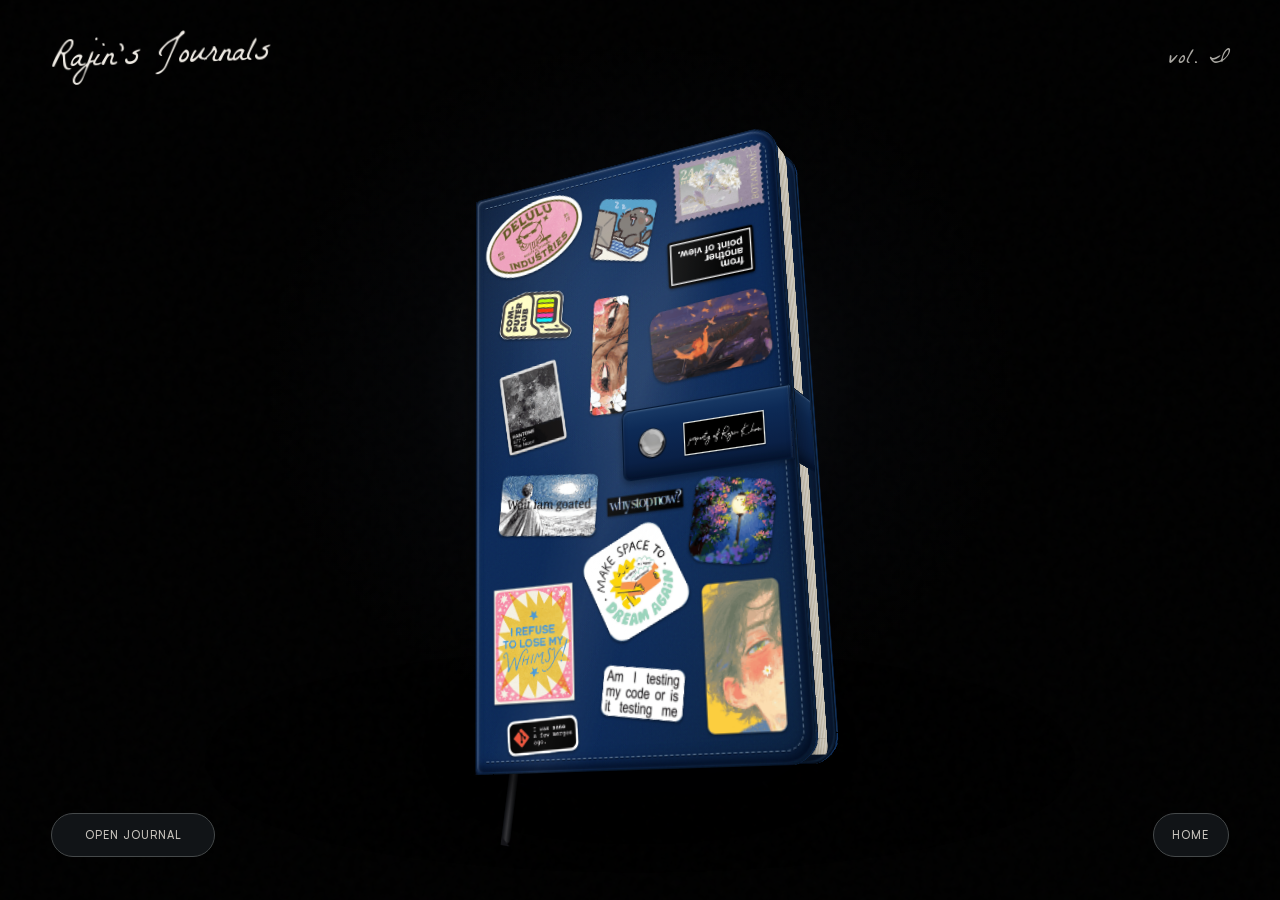
==== index.html @ 9b104f29 "initial commit" ====
<!doctype html>
<html lang="en">
  <head>
    <meta charset="utf-8" />
    <meta name="viewport" content="width=device-width, initial-scale=1" />
    <meta name="theme-color" content="#000000" />
    <meta name="description" content="An interactive 3D study of a stitched leather journal." />
    <title>Rajin's Journals — vol. I</title>
    <link rel="stylesheet" href="./styles.css?v=23" />
  </head>
  <body>
    <div class="site-shell">
      <header class="masthead"><span class="masthead-title">Rajin's Journals</span><span class="volume">vol. I</span></header>

      <main class="main-content">
        <section class="viewer" aria-label="Interactive three-dimensional journal">
          <div class="ambient ambient-one" aria-hidden="true"></div>
          <div class="ambient ambient-two" aria-hidden="true"></div>
          <div class="scene" id="scene">
            <div class="book-shadow" aria-hidden="true"></div>
            <div class="book-motion" id="bookMotion">
              <div class="book" id="book">
                <div class="back-cover cover" aria-hidden="true">
                  <span class="cover-edge edge-free"></span>
                  <span class="cover-edge edge-top"></span>
                  <span class="cover-edge edge-bottom"></span>
                  <div class="cover-face outside"><span class="stitches"></span></div>
                  <div class="cover-face inside"><span class="stitches"></span></div>
                </div>
                <div class="spine" aria-hidden="true"></div>
                <div class="paper-block" aria-hidden="true"><span class="paper-block-top"></span><span class="paper-block-bottom"></span></div>
                <div class="last-page paper-face" id="lastPage" aria-hidden="true"></div>
                <div class="ribbon" aria-hidden="true"></div>
                <div class="sheets" id="sheets"></div>
                <div class="binding-seam" aria-hidden="true"></div>
                <button class="front-cover cover" id="coverButton" type="button" aria-label="Open journal">
                  <span class="cover-edge edge-free"></span>
                  <span class="cover-edge edge-top"></span>
                  <span class="cover-edge edge-bottom"></span>
                  <span class="cover-face outside"><span class="stitches"></span><span class="sticker-layer" id="stickerLayer" aria-hidden="true"></span><span class="cover-sheen"></span></span>
                  <span class="cover-face inside"><span class="stitches"></span></span>
                </button>
                <div class="strap" aria-hidden="true">
                  <div class="strap-anchor"></div>
                  <div class="strap-wrap">
                    <div class="strap-flap"><span class="snap"></span><span class="strap-sticker"></span></div>
                  </div>
                </div>
              </div>
            </div>
          </div>
        </section>
      </main>
      <footer class="site-footer">
        <button class="toggle-button" id="toggleButton" type="button" aria-controls="book" aria-expanded="false" aria-label="Open journal" data-phase="closed">
          <span class="toggle-label" data-label="closed" aria-hidden="true">Open journal</span>
          <span class="toggle-label" data-label="opening" aria-hidden="true">Opening…</span>
          <span class="toggle-label" data-label="open" aria-hidden="true">Close journal</span>
          <span class="toggle-label" data-label="closing" aria-hidden="true">Closing…</span>
        </button>
        <a class="portfolio-link" href="https://rajinkhan.com">home</a>
      </footer>
    </div>
    <dialog class="viewport-notice" id="viewportNotice" aria-labelledby="viewportNoticeTitle" aria-describedby="viewportNoticeText">
      <h2 id="viewportNoticeTitle">Best on a larger screen</h2>
      <p id="viewportNoticeText">The journal is easier to open and read on a laptop, desktop, or iPad. You can still explore it here.</p>
      <form method="dialog"><button type="submit">View journal here</button></form>
    </dialog>
    <script src="./script.js?v=23" defer></script>
  </body>
</html>
---- styles.css ----
@font-face {
  font-family: Satoshi;
  src: url("./assets/fonts/satoshi-400.woff2") format("woff2");
  font-style: normal;
  font-weight: 400;
  font-display: swap;
}
@font-face {
  font-family: Satoshi;
  src: url("./assets/fonts/satoshi-500.woff2") format("woff2");
  font-style: normal;
  font-weight: 500;
  font-display: swap;
}
@font-face {
  font-family: "La Belle Aurore";
  src: url("./assets/fonts/la-belle-aurore-latin.woff2") format("woff2");
  font-style: normal;
  font-weight: 400;
  font-display: swap;
}
:root {
  color-scheme: dark;
  --surface: #000;
  --navy: #071d43;
  --w: 310px;
  --h: 542.5px;
  font-family: Satoshi, "Avenir Next", sans-serif;
}
* { box-sizing: border-box; }
html, body { width: 100%; height: 100%; margin: 0; overflow: hidden; }
body { background: var(--surface); }
button { font: inherit; }
.site-shell {
  position: relative;
  width: 100%;
  height: 100svh;
  overflow: hidden;
  background: #000;
}
.site-shell::before {
  content: "";
  position: absolute;
  inset: 0;
  pointer-events: none;
  opacity: .075;
  background-image: url("data:image/svg+xml,%3Csvg viewBox='0 0 180 180' xmlns='http://www.w3.org/2000/svg'%3E%3Cfilter id='n'%3E%3CfeTurbulence type='fractalNoise' baseFrequency='.6' numOctaves='3' stitchTiles='stitch'/%3E%3C/filter%3E%3Crect width='100%25' height='100%25' filter='url(%23n)' opacity='.24'/%3E%3C/svg%3E");
}
.masthead {
  position: absolute;
  z-index: 80;
  top: clamp(24px, 3.6vw, 40px);
  left: clamp(22px, 4vw, 52px);
  right: clamp(22px, 4vw, 52px);
  display: flex;
  justify-content: space-between;
  align-items: baseline;
  color: #eeeae3;
}
.masthead-title {
  display: inline-block;
  font-family: "La Belle Aurore", "Bradley Hand", cursive;
  font-size: clamp(27px, 2.9vw, 35px);
  font-weight: 400;
  line-height: 1;
  letter-spacing: -.025em;
  transform: rotate(-2deg);
  white-space: nowrap;
}
.volume {
  color: #aaa8a2;
  font-family: "La Belle Aurore", "Bradley Hand", cursive;
  font-size: 23px;
  font-weight: 400;
  letter-spacing: 0;
  line-height: 1;
  white-space: nowrap;
}
.main-content, .viewer, .scene { position: absolute; inset: 0; }
.viewer { isolation: isolate; }
.ambient { position: absolute; border-radius: 50%; pointer-events: none; }
.ambient-one { width: 58%; height: 75%; left: 21%; top: 5%; background: radial-gradient(ellipse, #657b9a29, #34415f0c 42%, transparent 72%); }
.ambient-two { width: 66%; height: 19%; left: 17%; bottom: 6%; background: radial-gradient(ellipse, #00000091, transparent 71%); filter: blur(17px); }
.scene {
  perspective: 1100px;
  perspective-origin: 50% 48%;
  touch-action: none;
  --scale: 1;
  --offset: -155px;
}
.book-motion {
  position: absolute;
  width: var(--w);
  height: var(--h);
  left: calc(50% + var(--offset));
  top: 50%;
  transform-origin: 0 50%;
  transform: translateY(-50%) scale(var(--scale));
  transform-style: preserve-3d;
  transition: transform 1050ms cubic-bezier(.2,.75,.2,1), left 1050ms cubic-bezier(.2,.75,.2,1);
}
.book {
  position: absolute;
  inset: 0;
  width: var(--w);
  height: var(--h);
  transform-origin: 50% 50%;
  transform: translateY(var(--float, 0px)) rotateX(var(--pitch, 13deg)) rotateY(var(--yaw, -27deg)) rotateZ(var(--roll, -2.5deg));
  transform-style: preserve-3d;
  will-change: transform;
}
.scene.is-settling .book { transition: transform var(--settle-duration, 800ms) cubic-bezier(.18,.75,.18,1); }
.scene.is-open .book { transition: transform 1050ms cubic-bezier(.18,.75,.18,1); transform: translateY(0) rotateX(0deg) rotateY(0deg) rotateZ(0deg); }
.scene:not(.is-open) .book-motion { cursor: grab; }
.scene.is-dragging .book-motion { cursor: grabbing; }
.book-shadow {
  position: absolute;
  left: 50%;
  top: 78%;
  width: min(370px, 70%);
  height: 95px;
  border-radius: 50%;
  transform: translateX(-50%);
  background: radial-gradient(ellipse, #000000c7, #03050a75 49%, transparent 76%);
  filter: blur(26px);
  opacity: .78;
  transition: width 1050ms, opacity 500ms, transform 500ms cubic-bezier(.16,1,.3,1);
}
.scene.is-open .book-shadow { width: min(720px, 87%); opacity: .64; }
.scene.is-hovered .book-shadow { opacity: .55; transform: translateX(-50%) scale(1.12); }

.cover {
  position: absolute;
  inset: 0;
  display: block;
  padding: 0;
  border: 0;
  background: none;
  transform-style: preserve-3d;
  transform-origin: left center;
}
.cover-face {
  position: absolute;
  inset: 0;
  display: block;
  backface-visibility: hidden;
  -webkit-backface-visibility: hidden;
  border-radius: 5px 23px 23px 5px;
  background-color: var(--navy);
  background-image: radial-gradient(ellipse 82% 62% at 21% 15%, #738fac2b, transparent 66%), radial-gradient(ellipse 80% 64% at 89% 81%, #31578731, transparent 70%), linear-gradient(117deg, #061632, #0d2a59 30%, #0c2856 65%, #051833);
  box-shadow: inset 0 0 0 1px #06152a, inset 2px 2px 7px #9bb6d323, inset -5px -5px 14px #0109167a, 0 18px 28px #0008;
}
.cover-face::before {
  content: "";
  position: absolute;
  inset: 0;
  border-radius: inherit;
  pointer-events: none;
  opacity: .14;
  mix-blend-mode: soft-light;
  background-image: url("data:image/svg+xml,%3Csvg xmlns='http://www.w3.org/2000/svg' width='180' height='180'%3E%3Cfilter id='g'%3E%3CfeTurbulence type='fractalNoise' baseFrequency='.52' numOctaves='3' stitchTiles='stitch'/%3E%3C/filter%3E%3Crect width='100%25' height='100%25' filter='url(%23g)'/%3E%3C/svg%3E");
}
.cover-face::after {
  content: "";
  position: absolute;
  inset: 2px;
  border-radius: inherit;
  pointer-events: none;
  box-shadow: inset 1px 1px 2px #bed4ed5c, inset -3px -3px 6px #020a1eaa;
}
.cover-face.inside {
  transform: rotateY(180deg) translateZ(3px);
  background-image: radial-gradient(ellipse at 30% 15%, #45648b29, transparent 60%), linear-gradient(105deg, #071934, #0b2856 52%, #061934);
  box-shadow: inset 0 0 0 1px #031126, inset 0 0 25px #9eb8d322;
}
.cover-edge {
  position: absolute;
  display: block;
  pointer-events: none;
  background: linear-gradient(90deg, #020b19, #153b6b 35%, #071b3b 78%, #010914);
  box-shadow: inset 0 0 2px #a9c4e64b;
  backface-visibility: visible;
}
.edge-free {
  right: -3px;
  top: 24px;
  bottom: 24px;
  width: 6px;
  border-radius: 2px;
  transform: rotateY(90deg);
}
.edge-top,
.edge-bottom {
  left: 5px;
  right: 23px;
  height: 6px;
  background: linear-gradient(90deg, #061630, #173b68 42%, #0a234d 90%);
}
.edge-top {
  top: 0;
  transform-origin: center top;
  transform: translateZ(-3px) rotateX(90deg);
}
.edge-bottom {
  bottom: 0;
  transform-origin: center bottom;
  transform: translateZ(-3px) rotateX(-90deg);
}
.edge-curve {
  height: 6px;
  transform-origin: center center;
  background: linear-gradient(#0b2b56, #133b70 50%, #061630);
  box-shadow: none;
}
.front-cover .outside { transform: translateZ(3px); }
.back-cover .outside {
  transform: rotateY(180deg) translateZ(3px);
  border-radius: 23px 5px 5px 23px;
}
.back-cover .inside { transform: translateZ(3px); }
.front-cover .inside { transform: rotateY(180deg) translateZ(3px); }
.cover-face.outside .cover-sheen { opacity: .68; }
.stitches {
  position: absolute;
  inset: 10px 9px 10px 11px;
  border: 1px dashed #91abc1;
  border-left: 0;
  border-radius: 0 16px 16px 0;
  opacity: .57;
  filter: drop-shadow(0 1px .5px #000b20);
}
.front-cover .inside { border-radius: 23px 5px 5px 23px; }
.front-cover .inside { backface-visibility: visible; -webkit-backface-visibility: visible; }
.front-cover .inside .stitches {
  border-left: 1px dashed #7599c0;
  border-right: 0;
  border-radius: 16px 0 0 16px;
}
.back-cover .outside .stitches {
  border-left: 1px dashed #91abc1;
  border-right: 0;
  border-radius: 16px 0 0 16px;
}
.front-cover {
  z-index: 40;
  cursor: grab;
  transform: translateZ(25px) rotateY(0deg);
  transition: transform 1050ms cubic-bezier(.25,.7,.15,1);
}
.front-cover:focus-visible { outline: 2px solid #d7cbb2; outline-offset: 6px; }
.scene.is-open .front-cover { pointer-events: none; transform: translateZ(-27px) rotateY(-180deg); }
.cover-sheen {
  position: absolute;
  inset: 0;
  border-radius: inherit;
  pointer-events: none;
  background: radial-gradient(ellipse 155px 250px at var(--glint-x, 49%) var(--glint-y, 35%), #c5d7e326, transparent 78%), linear-gradient(109deg, transparent 38%, #ffffff18 50%, transparent 61%);
}
.sticker-layer {
  position: absolute;
  inset: 0;
  display: block;
  pointer-events: none;
  transform: translateZ(1px);
  transform-style: preserve-3d;
}
.sticker {
  position: absolute;
  display: block;
  object-fit: fill;
  backface-visibility: hidden;
  -webkit-backface-visibility: hidden;
  filter: drop-shadow(.35px 1.1px .8px #0007);
}
.back-cover { z-index: 1; transform: translateZ(-28px); }
.spine {
  position: absolute;
  z-index: 2;
  left: 0;
  top: 0;
  width: 0;
  height: 100%;
  transform: translateZ(-31px);
  transform-style: preserve-3d;
  transition: opacity 300ms;
}
.scene.is-open .spine { opacity: 0; }
.spine::before {
  content: "";
  position: absolute;
  left: 0;
  top: 0;
  width: 59px;
  height: 100%;
  background: linear-gradient(90deg, #06152d, #153e70 16%, #0b2d5d 48%, #133b70 82%, #06152e);
  box-shadow: inset 0 0 7px #020a1d, inset 1px 0 3px #9bb9da50;
  transform-origin: left center;
  transform: rotateY(-90deg);
  backface-visibility: visible;
}

.paper-block {
  position: absolute;
  z-index: 3;
  left: 7px;
  right: 7px;
  top: 7px;
  bottom: 7px;
  border-radius: 2px 15px 15px 2px;
  background: #eee7d7;
  transform: translateZ(-22px);
  transform-style: preserve-3d;
  transition: opacity 200ms;
}
.paper-block::before,
.paper-block::after,
.paper-block-top,
.paper-block-bottom {
  content: "";
  position: absolute;
  display: block;
  pointer-events: none;
  backface-visibility: visible;
}
.paper-block::before {
  inset: 0;
  border-radius: inherit;
  background: linear-gradient(90deg, #ded4c2, #f8f2e6 8%, #f9f3e8 85%, #e9dfcc);
  box-shadow: inset -5px 0 12px #75674d27;
  transform: translateZ(40px);
}
.paper-block::after {
  top: 0;
  right: 0;
  width: 40px;
  bottom: 0;
  border-radius: 8px;
  background: repeating-linear-gradient(90deg, #e5ddc9 0 1px, #fbf5e9 1px 3px, #eee5d2 3px 4px);
  box-shadow: inset 0 0 8px #a99b8057, 1px 0 3px #0004;
  transform-origin: right center;
  transform: rotateY(90deg);
}
.paper-block-top,
.paper-block-bottom {
  left: 0;
  width: calc(100% - 15px);
  height: 40px;
  background: repeating-linear-gradient(180deg, #e5ddca 0 1px, #f9f3e8 1px 3px, #e9e0cd 3px 4px);
  box-shadow: inset 0 0 7px #8b7e6538;
}
.paper-block-top { top: 0; transform-origin: center top; transform: rotateX(90deg); }
.paper-block-bottom { bottom: 0; transform-origin: center bottom; transform: rotateX(-90deg); }
.paper-block-curve {
  position: absolute;
  display: block;
  height: 40px;
  pointer-events: none;
  backface-visibility: visible;
  background: repeating-linear-gradient(180deg, #e5ddc9 0 1px, #fbf5e9 1px 3px, #eee5d2 3px 4px);
  box-shadow: inset 0 0 4px #9c8d7052;
}
.scene.is-open .paper-block { opacity: 0; }
.last-page { z-index: 5; transform: translateZ(19.5px); transition: transform 1050ms cubic-bezier(.2,.75,.2,1); }
.scene.is-open .last-page { transform: translateZ(-13.5px); }
.sheets { position: absolute; inset: 0; z-index: 20; transform: translateZ(10px); transform-style: preserve-3d; pointer-events: none; transition: transform 1050ms cubic-bezier(.2,.75,.2,1); }
.scene.is-open .sheets { transform: translateZ(-20px); }
.sheet {
  position: absolute;
  inset: 6px 8px 8px 7px;
  visibility: hidden;
  transform-origin: 0 50%;
  transform-style: preserve-3d;
  transition: transform 860ms cubic-bezier(.2,.72,.15,1);
  pointer-events: none;
}
.sheet.is-turning { transition-timing-function: cubic-bezier(.25,.8,.3,1); }
.scene.is-gathering-pages .sheet { transition-duration: 640ms; }
.paper-face {
  position: absolute;
  inset: 6px 8px 8px 7px;
  overflow: hidden;
  border-radius: 8px 14px 17px 8px;
  background: radial-gradient(ellipse 100% 80% at 39% 37%, #fffaf0, transparent 83%), linear-gradient(90deg, #e8dfcd 0%, #f6f1e6 7%, #f8f4ea 64%, #eee5d4 100%);
  box-shadow: inset 7px 0 15px #43382224, inset -5px 0 11px #71614720;
  backface-visibility: hidden;
  -webkit-backface-visibility: hidden;
}
.sheet .paper-face { inset: 0; }
.sheet .paper-face.front { transform: translateZ(.55px); }
.sheet .paper-face.back { transform: rotateY(180deg) translateZ(.55px); border-radius: 14px 8px 8px 17px; }
.paper-face::before {
  content: "";
  position: absolute;
  inset: 0;
  pointer-events: none;
  mix-blend-mode: multiply;
  background-image: url("data:image/svg+xml,%3Csvg xmlns='http://www.w3.org/2000/svg' width='100' height='100'%3E%3Cfilter id='a'%3E%3CfeTurbulence type='fractalNoise' baseFrequency='.43' numOctaves='2' stitchTiles='stitch'/%3E%3C/filter%3E%3Cpath filter='url(%23a)' opacity='.065' d='M0 0h100v100H0z'/%3E%3C/svg%3E");
}
.sheet.is-turned .paper-face.back { box-shadow: inset -7px 0 15px #43382224, inset 5px 0 11px #71614720; }
.sheet.is-turned .paper-face.back .page-gutter { left: auto; right: 0; transform: scaleX(-1); }
.binding-seam {
  position: absolute;
  z-index: 25;
  left: -4px;
  top: 10px;
  bottom: 10px;
  width: 14px;
  background: linear-gradient(90deg, #091b3b00, #071830 25%, #514f4b 48%, #c8c0b2 68%, #f4eee200);
  box-shadow: 2px 0 4px #1b1d2050;
  transform: translateZ(-8px);
  opacity: 0;
  pointer-events: none;
  transition: opacity 280ms;
}
.scene.is-open .binding-seam { opacity: 1; }
.scene.has-left-page .binding-seam {
  background: linear-gradient(90deg, transparent, #d0c5b3 28%, #776d60 51%, #e8e0d2 75%, transparent);
  box-shadow: 2px 0 4px #42392e29;
}
.page-content { position: absolute; inset: 29px 19px 24px 25px; color: #77766e; font-family: Arial, sans-serif; font-size: 10px; }
.page-head { height: 49px; display: flex; justify-content: space-between; align-items: flex-end; border-bottom: 1px solid #8e8c83; padding-bottom: 5px; }
.page-codes { display: flex; flex-direction: column; gap: 4px; }
.weather, .weekdays { display: flex; gap: 1px; }
.weather span, .weekdays span { height: 12px; min-width: 17px; border: 1px solid #aaa89c; text-align: center; line-height: 10px; font-size: 8px; }
.weather span { font-size: 11px; }
.weather .rain-icon {
  background: url("data:image/svg+xml,%3Csvg xmlns='http://www.w3.org/2000/svg' viewBox='0 0 18 12'%3E%3Cpath d='M3.4 7.5c-1.2 0-2-.8-2-1.8 0-1.1.8-1.9 1.9-1.9.3-1.6 1.6-2.6 3.1-2.6 1.3 0 2.4.7 2.9 1.8.4-.3.9-.4 1.5-.4 1.4 0 2.5 1 2.6 2.3 1.1.1 1.8.9 1.8 1.9 0 1-.8 1.7-1.9 1.7z' fill='none' stroke='%2377766e' stroke-width='.8'/%3E%3Cpath d='m5.6 8.3-.7 2.3m3.9-2.3-.7 2.3m3.9-2.3-.7 2.3' stroke='%2377766e' stroke-width='.8' stroke-linecap='round'/%3E%3C/svg%3E") center / 15px 11px no-repeat;
}
.page-fields { display: flex; flex-direction: column; gap: 2px; font-size: 10px; white-space: nowrap; }
.page-fields span { display: flex; gap: 4px; }
.page-fields i { display: inline-block; width: 72px; border-bottom: 1px solid #aca99c; transform: translateY(-3px); }
.page-fields .date i { width: 13px; margin-left: 4px; }
.page-rules { position: absolute; left: 0; right: 0; top: 88px; bottom: 25px; display: flex; flex-direction: column; justify-content: space-between; }
.page-rules span { display: block; width: 100%; border-bottom: 1px dotted #aaa89b; opacity: .8; }
.page-bottom { position: absolute; left: 0; right: 0; bottom: 2px; border-bottom: 1px solid #aaa89b; }
.first-page-note {
  position: absolute;
  top: 82px;
  bottom: 5px;
  left: 2px;
  right: 3px;
  color: #323b3e;
  font-family: "La Belle Aurore", "Bradley Hand", cursive;
  font-size: 23px;
  line-height: 1.18;
  transform: rotate(-.35deg);
}
.note-title { display: block; margin-bottom: 27px; text-align: center; }
.note-body { margin: 0; white-space: pre-line; }
.note-signoff {
  position: absolute;
  right: 0;
  bottom: 0;
  display: flex;
  flex-direction: column;
  align-items: flex-end;
}
.note-signature { font-size: 19px; }
.page-gutter { position: absolute; top: 0; bottom: 0; left: 0; width: 25px; background: linear-gradient(90deg, #473c2d39, #64584320 46%, transparent); }

.strap {
  position: absolute;
  z-index: 60;
  left: calc(100% - 2px);
  top: 44%;
  width: 0;
  height: 65px;
  transform-style: preserve-3d;
  pointer-events: none;
}
.strap-anchor,
.strap-wrap,
.strap-flap {
  position: absolute;
  top: 0;
  height: 100%;
  border: 1px solid #041733;
  background: linear-gradient(180deg, #183965, #0d2a56 28%, #0a2046 76%, #05152f);
  box-shadow: inset 0 1px 2px #9ab9d45c, inset 0 -3px 6px #000d27a3;
}
.strap-anchor {
  left: -45px;
  width: 46px;
  border-radius: 5px 0 0 5px;
  transform: translateZ(-30px);
}
.strap-wrap {
  left: 0;
  width: 61px;
  border-right: 0;
  border-radius: 0;
  box-shadow: inset 0 1px 2px #9ab9d45c, inset 0 -3px 6px #000d27a3;
  transform-origin: left center;
  transform: translateZ(-30px) rotateY(-90deg);
  transform-style: preserve-3d;
  transition: transform 860ms cubic-bezier(.4,0,.6,1);
}
.strap-wrap::after {
  content: "";
  position: absolute;
  right: -4px;
  top: 0;
  bottom: 0;
  width: 15px;
  pointer-events: none;
  background: linear-gradient(90deg, #04122c00, #5473985c 45%, #0a285172 70%, #04132d00);
  border-radius: 50% / 8%;
  transform: translateZ(1px);
  z-index: 2;
}
.strap-flap {
  left: -93px;
  width: 154px;
  border-right: 0;
  border-radius: 7px 0 0 7px;
  box-shadow: 0 3px 6px #0005, inset 0 1px 2px #9ab9d45c, inset 0 -2px 4px #000d276b;
  transform-origin: right center;
  transform: rotateY(90deg);
  transform-style: preserve-3d;
  transition: transform 860ms cubic-bezier(.4,0,.6,1);
}
.scene.is-unfastened .strap-wrap { transform: translateZ(-30px) rotateY(-65deg); }
.scene.is-unfastened .strap-flap { transform: rotateY(255deg); }
.snap {
  position: absolute;
  left: 15px;
  top: 50%;
  width: 25px;
  height: 25px;
  border-radius: 50%;
  transform: translateY(-50%);
  background: url("./assets/stickers/snap-metal.png") calc(50% - 1.6px) calc(50% + .8px) / 118% 112% no-repeat;
  box-shadow: 0 1px 2px #000b, 0 0 0 .6px #1c2530;
  filter: brightness(.78) contrast(1.1);
  backface-visibility: hidden;
}
.strap-sticker {
  position: absolute;
  left: 58px;
  top: 18px;
  width: 73px;
  height: 29px;
  background: #030303 url("./assets/stickers/property-label.png") center / cover no-repeat;
  border: 1px solid #ebeee9;
  box-shadow: 0 1px 2px #0009;
  transform: translateZ(1.5px);
  backface-visibility: hidden;
  -webkit-backface-visibility: hidden;
}
.ribbon {
  position: absolute;
  z-index: 38;
  left: 21px;
  bottom: -59px;
  width: 9px;
  height: 75px;
  border-radius: 0 0 4px 4px;
  background: linear-gradient(90deg, #0b0c10, #353538 48%, #08090b);
  transform: translateZ(2px) rotate(9deg);
  transform-origin: top center;
  box-shadow: 2px 1px 2px #0004;
  transition: transform 1050ms cubic-bezier(.2,.75,.2,1), opacity 1050ms;
}
.ribbon::after { content: ""; position: absolute; bottom: -2px; left: 0; border-bottom: 7px solid #151519; border-right: 9px solid transparent; }
.scene.is-open .ribbon { transform: translateZ(-12px) rotate(12deg) scaleY(.38); opacity: .82; }
.site-footer {
  position: fixed;
  z-index: 90;
  bottom: clamp(24px, 4vw, 43px);
  left: clamp(22px, 4vw, 52px);
  right: clamp(22px, 4vw, 52px);
  display: flex;
  align-items: center;
  justify-content: space-between;
  gap: 18px;
}
.toggle-button,
.portfolio-link {
  min-height: 44px;
  border: 1px solid #585a5a;
  border-radius: 999px;
  white-space: nowrap;
  text-decoration: none;
  transition: background-color 280ms ease, border-color 280ms ease, color 280ms ease, transform 280ms cubic-bezier(.2,.7,.2,1);
}
.toggle-button {
  display: grid;
  place-items: center;
  width: 164px;
  padding: 0 20px;
  background: #111417;
  border-color: #45494a;
  color: #c8c4bd;
  font-family: Satoshi, "Avenir Next", sans-serif;
  font-size: 11px;
  font-weight: 500;
  letter-spacing: .09em;
  text-transform: uppercase;
  cursor: pointer;
}
.toggle-label {
  grid-area: 1 / 1;
  opacity: 0;
  transform: translateY(3px);
  transition: opacity 320ms ease, transform 420ms cubic-bezier(.2,.7,.2,1);
}
.toggle-button[data-phase="closed"] [data-label="closed"],
.toggle-button[data-phase="opening"] [data-label="opening"],
.toggle-button[data-phase="open"] [data-label="open"],
.toggle-button[data-phase="closing"] [data-label="closing"] { opacity: 1; transform: translateY(0); }
.portfolio-link {
  display: inline-flex;
  align-items: center;
  justify-content: center;
  min-width: 76px;
  padding: 0 18px;
  background: #111417;
  color: #c8c4bd;
  font-family: Satoshi, "Avenir Next", sans-serif;
  font-size: 11px;
  font-weight: 500;
  letter-spacing: .09em;
  text-transform: uppercase;
  border-color: #45494a;
}
.toggle-button:hover:not(:disabled), .portfolio-link:hover { background: #1c2023; color: #f5f1e8; border-color: #8b8c88; transform: translateY(-2px); }
.toggle-button:active:not(:disabled), .portfolio-link:active { transform: translateY(0) scale(.97); }
.toggle-button:disabled { cursor: progress; }
.toggle-button:focus-visible, .portfolio-link:focus-visible { outline: 2px solid #ddd4c2; outline-offset: 5px; }
.viewport-notice {
  width: min(360px, calc(100vw - 36px));
  max-height: calc(100svh - 36px);
  padding: 30px 28px 26px;
  overflow: auto;
  border: 1px solid #45494a;
  border-radius: 18px;
  background: #111417;
  color: #eeeae3;
  box-shadow: 0 24px 80px #000a;
}
.viewport-notice::backdrop { background: #000d; }
.viewport-notice h2 {
  margin: 0 0 12px;
  font-family: "La Belle Aurore", "Bradley Hand", cursive;
  font-size: 33px;
  font-weight: 400;
  line-height: 1.1;
}
.viewport-notice p { margin: 0 0 26px; color: #bcbab4; font-size: 14px; line-height: 1.55; }
.viewport-notice form { margin: 0; }
.viewport-notice button {
  width: 100%;
  min-height: 46px;
  border: 1px solid #696d6d;
  border-radius: 999px;
  background: #1c2023;
  color: #f5f1e8;
  font-size: 11px;
  font-weight: 500;
  letter-spacing: .09em;
  text-transform: uppercase;
  cursor: pointer;
  transition: background-color 200ms, border-color 200ms, transform 200ms;
}
.viewport-notice button:hover { background: #292f32; border-color: #aaa9a3; }
.viewport-notice button:active { transform: scale(.98); }
.viewport-notice button:focus-visible { outline: 2px solid #ddd4c2; outline-offset: 4px; }
@media (max-width: 600px) {
  .masthead-title { font-size: clamp(23px, 6.7vw, 28px); }
  .volume { font-size: 19px; }
  .toggle-button { width: 154px; font-size: 10px; }
  .book-shadow { top: 73%; }
}
@media (prefers-reduced-motion: reduce) {
  *, *::before, *::after { transition-duration: .01ms !important; animation-duration: .01ms !important; }
}
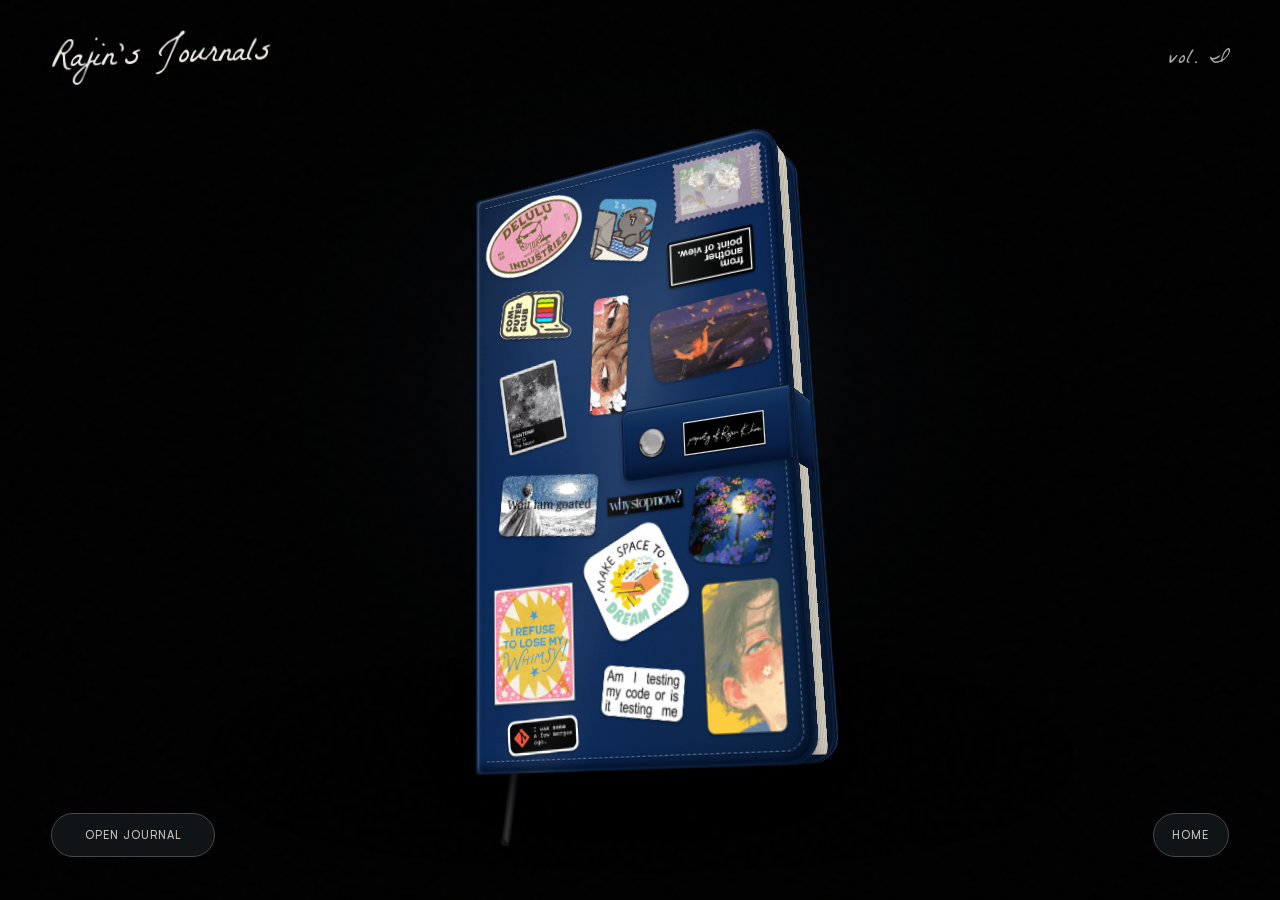
==== commit ba843f46: "optimize for seo" ====
--- a/index.html
+++ b/index.html
@@ -4,13 +4,32 @@
     <meta charset="utf-8" />
     <meta name="viewport" content="width=device-width, initial-scale=1" />
     <meta name="theme-color" content="#000000" />
-    <meta name="description" content="An interactive 3D study of a stitched leather journal." />
-    <title>Rajin's Journals — vol. I</title>
+    <meta name="description" content="Explore Rajin's public-facing leather journal in 3D. Open the cover and turn through its pages." />
+    <meta name="author" content="Rajin Khan" />
+    <meta name="robots" content="index, follow, max-image-preview:large" />
+    <title>rajin's journal (I)</title>
+    <link rel="icon" href="./favicon.ico" sizes="any" />
+    <link rel="icon" type="image/png" href="./assets/favicon.png" sizes="192x192" />
+    <link rel="apple-touch-icon" href="./assets/favicon.png" />
+    <meta property="og:type" content="website" />
+    <meta property="og:site_name" content="Rajin's Journals" />
+    <meta property="og:title" content="rajin's journal (I)" />
+    <meta property="og:description" content="Explore Rajin's public-facing leather journal in 3D. Open the cover and turn through its pages." />
+    <meta property="og:image" content="./og-image.png" />
+    <meta property="og:image:type" content="image/png" />
+    <meta property="og:image:width" content="1200" />
+    <meta property="og:image:height" content="630" />
+    <meta property="og:image:alt" content="Rajin's sticker-covered navy leather journal beside the title rajin's journal (I)" />
+    <meta name="twitter:card" content="summary_large_image" />
+    <meta name="twitter:title" content="rajin's journal (I)" />
+    <meta name="twitter:description" content="Explore Rajin's public-facing leather journal in 3D. Open the cover and turn through its pages." />
+    <meta name="twitter:image" content="./og-image.png" />
+    <meta name="twitter:image:alt" content="Rajin's sticker-covered navy leather journal beside the title rajin's journal (I)" />
     <link rel="stylesheet" href="./styles.css?v=23" />
   </head>
   <body>
     <div class="site-shell">
-      <header class="masthead"><span class="masthead-title">Rajin's Journals</span><span class="volume">vol. I</span></header>
+      <header class="masthead"><h1 class="masthead-title">Rajin's Journals</h1><span class="volume">vol. I</span></header>
 
       <main class="main-content">
         <section class="viewer" aria-label="Interactive three-dimensional journal">
--- a/styles.css
+++ b/styles.css
@@ -59,6 +59,7 @@
 }
 .masthead-title {
   display: inline-block;
+  margin: 0;
   font-family: "La Belle Aurore", "Bradley Hand", cursive;
   font-size: clamp(27px, 2.9vw, 35px);
   font-weight: 400;
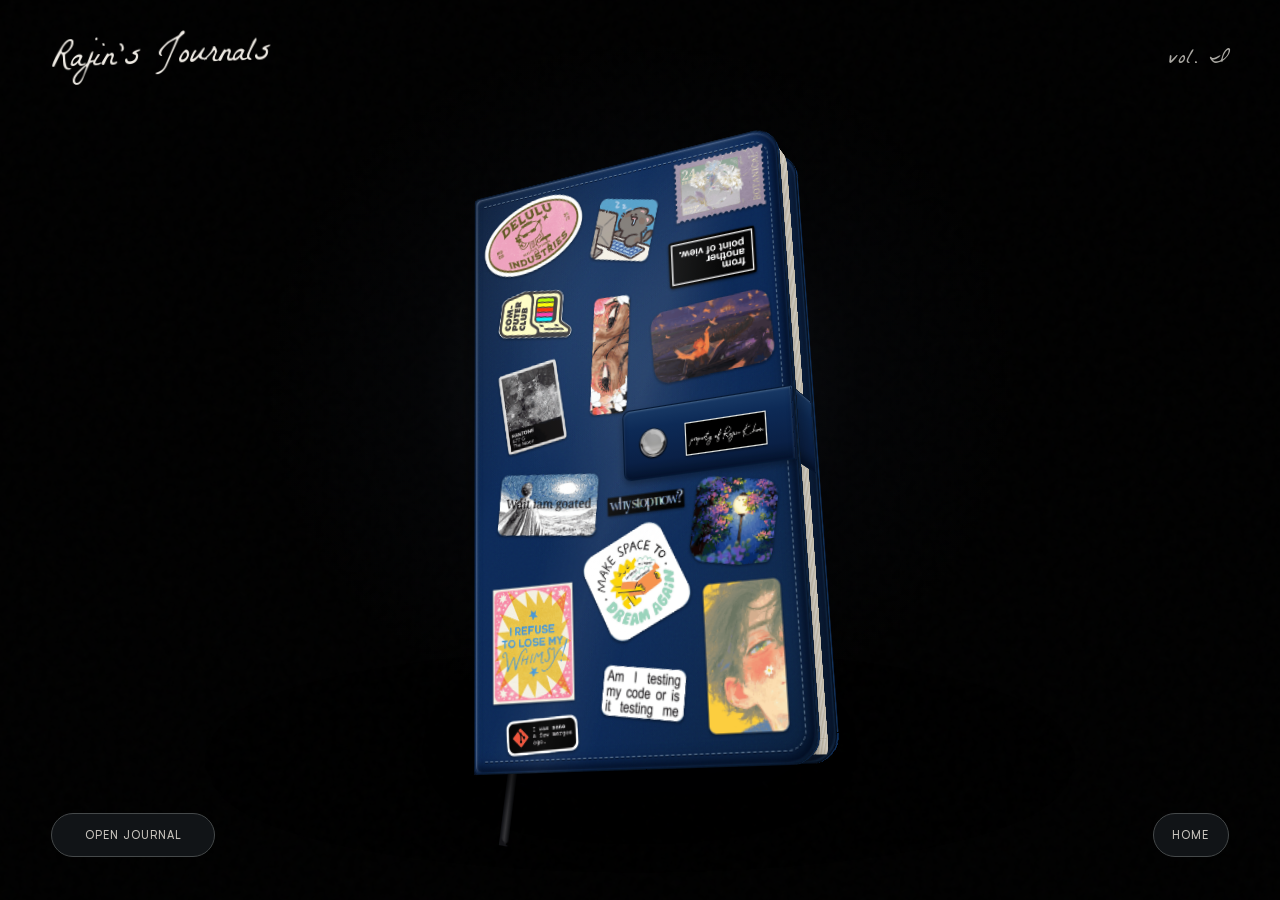
==== commit ca024671: "optimize for seo" ====
--- a/index.html
+++ b/index.html
@@ -8,6 +8,7 @@
     <meta name="author" content="Rajin Khan" />
     <meta name="robots" content="index, follow, max-image-preview:large" />
     <title>rajin's journal (I)</title>
+    <link rel="canonical" href="https://journals.rajinkhan.com/" />
     <link rel="icon" href="./favicon.ico" sizes="any" />
     <link rel="icon" type="image/png" href="./assets/favicon.png" sizes="192x192" />
     <link rel="apple-touch-icon" href="./assets/favicon.png" />
@@ -15,7 +16,8 @@
     <meta property="og:site_name" content="Rajin's Journals" />
     <meta property="og:title" content="rajin's journal (I)" />
     <meta property="og:description" content="Explore Rajin's public-facing leather journal in 3D. Open the cover and turn through its pages." />
-    <meta property="og:image" content="./og-image.png" />
+    <meta property="og:url" content="https://journals.rajinkhan.com/" />
+    <meta property="og:image" content="https://journals.rajinkhan.com/og-image.png" />
     <meta property="og:image:type" content="image/png" />
     <meta property="og:image:width" content="1200" />
     <meta property="og:image:height" content="630" />
@@ -23,7 +25,7 @@
     <meta name="twitter:card" content="summary_large_image" />
     <meta name="twitter:title" content="rajin's journal (I)" />
     <meta name="twitter:description" content="Explore Rajin's public-facing leather journal in 3D. Open the cover and turn through its pages." />
-    <meta name="twitter:image" content="./og-image.png" />
+    <meta name="twitter:image" content="https://journals.rajinkhan.com/og-image.png" />
     <meta name="twitter:image:alt" content="Rajin's sticker-covered navy leather journal beside the title rajin's journal (I)" />
     <link rel="stylesheet" href="./styles.css?v=23" />
   </head>
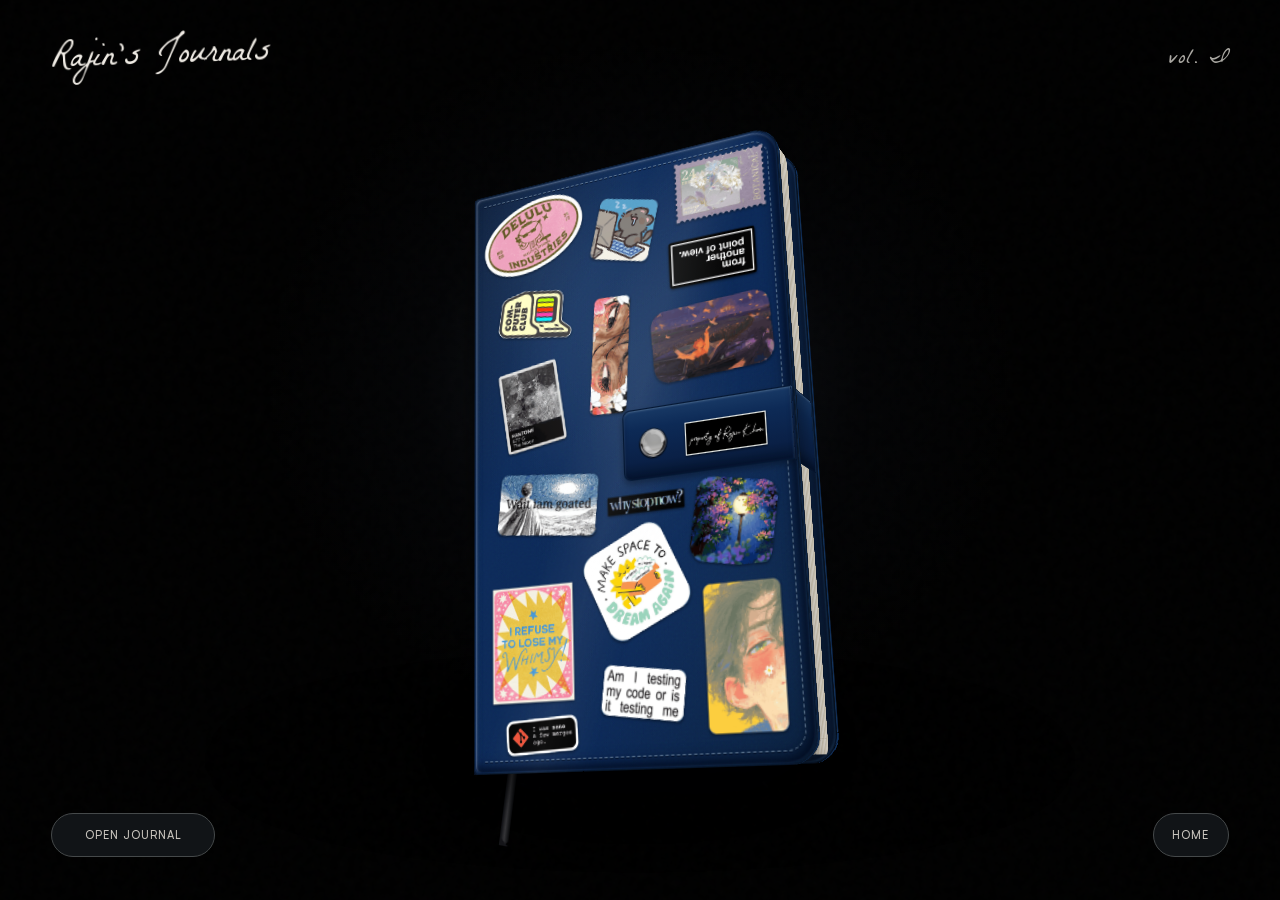
==== commit dd8fbd76: "simplify og image" ====
--- a/index.html
+++ b/index.html
@@ -21,12 +21,12 @@
     <meta property="og:image:type" content="image/png" />
     <meta property="og:image:width" content="1200" />
     <meta property="og:image:height" content="630" />
-    <meta property="og:image:alt" content="Rajin's sticker-covered navy leather journal beside the title rajin's journal (I)" />
+    <meta property="og:image:alt" content="Rajin's Journals in handwritten lettering beside a sticker-covered navy leather journal" />
     <meta name="twitter:card" content="summary_large_image" />
     <meta name="twitter:title" content="rajin's journal (I)" />
     <meta name="twitter:description" content="Explore Rajin's public-facing leather journal in 3D. Open the cover and turn through its pages." />
     <meta name="twitter:image" content="https://journals.rajinkhan.com/og-image.png" />
-    <meta name="twitter:image:alt" content="Rajin's sticker-covered navy leather journal beside the title rajin's journal (I)" />
+    <meta name="twitter:image:alt" content="Rajin's Journals in handwritten lettering beside a sticker-covered navy leather journal" />
     <link rel="stylesheet" href="./styles.css?v=23" />
   </head>
   <body>
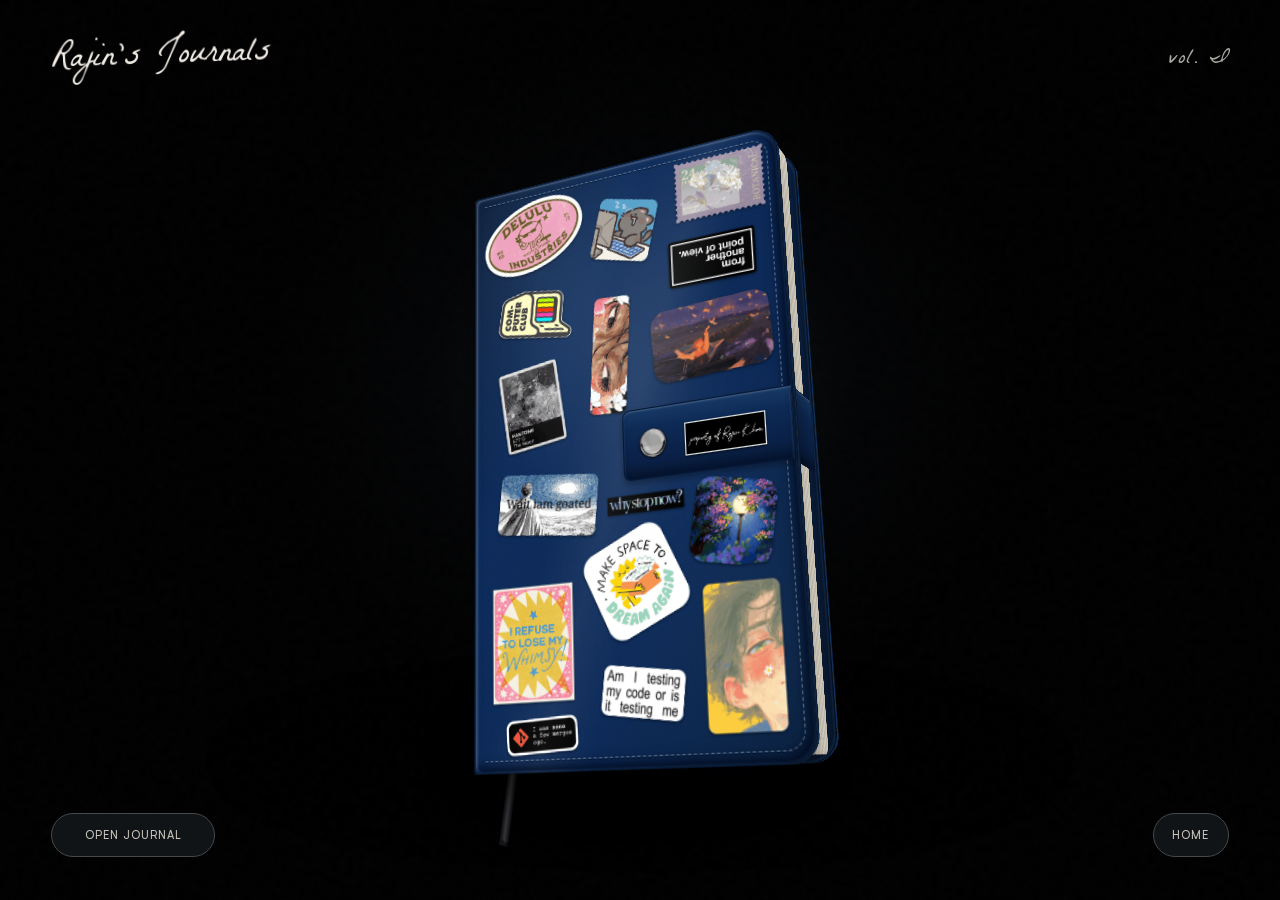
==== commit b170d667: "fix opening rotation" ====
--- a/index.html
+++ b/index.html
@@ -87,6 +87,6 @@
       <p id="viewportNoticeText">The journal is easier to open and read on a laptop, desktop, or iPad. You can still explore it here.</p>
       <form method="dialog"><button type="submit">View journal here</button></form>
     </dialog>
-    <script src="./script.js?v=23" defer></script>
+    <script src="./script.js?v=24" defer></script>
   </body>
 </html>
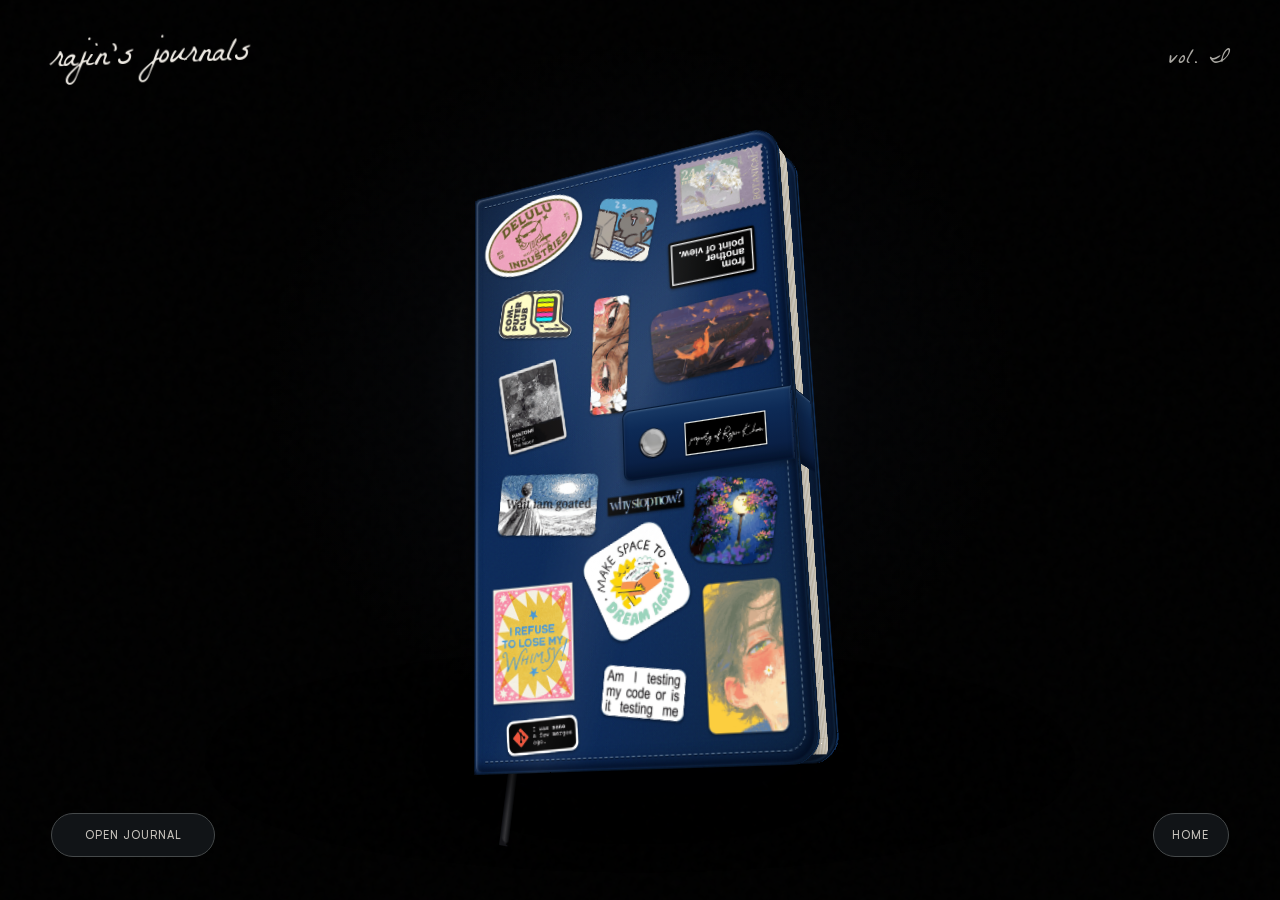
==== commit f35c0140: "update social images" ====
--- a/index.html
+++ b/index.html
@@ -7,31 +7,31 @@
     <meta name="description" content="Explore Rajin's public-facing leather journal in 3D. Open the cover and turn through its pages." />
     <meta name="author" content="Rajin Khan" />
     <meta name="robots" content="index, follow, max-image-preview:large" />
-    <title>rajin's journal (I)</title>
+    <title>rajin's journals</title>
     <link rel="canonical" href="https://journals.rajinkhan.com/" />
     <link rel="icon" href="./favicon.ico" sizes="any" />
     <link rel="icon" type="image/png" href="./assets/favicon.png" sizes="192x192" />
     <link rel="apple-touch-icon" href="./assets/favicon.png" />
     <meta property="og:type" content="website" />
-    <meta property="og:site_name" content="Rajin's Journals" />
-    <meta property="og:title" content="rajin's journal (I)" />
+    <meta property="og:site_name" content="rajin's journals" />
+    <meta property="og:title" content="rajin's journals" />
     <meta property="og:description" content="Explore Rajin's public-facing leather journal in 3D. Open the cover and turn through its pages." />
     <meta property="og:url" content="https://journals.rajinkhan.com/" />
-    <meta property="og:image" content="https://journals.rajinkhan.com/og-image.png" />
+    <meta property="og:image" content="https://journals.rajinkhan.com/og-image.png?v=2" />
     <meta property="og:image:type" content="image/png" />
     <meta property="og:image:width" content="1200" />
     <meta property="og:image:height" content="630" />
-    <meta property="og:image:alt" content="Rajin's Journals in handwritten lettering beside a sticker-covered navy leather journal" />
+    <meta property="og:image:alt" content="rajin's journals in handwritten lettering beside a sticker-covered navy leather journal" />
     <meta name="twitter:card" content="summary_large_image" />
-    <meta name="twitter:title" content="rajin's journal (I)" />
+    <meta name="twitter:title" content="rajin's journals" />
     <meta name="twitter:description" content="Explore Rajin's public-facing leather journal in 3D. Open the cover and turn through its pages." />
-    <meta name="twitter:image" content="https://journals.rajinkhan.com/og-image.png" />
-    <meta name="twitter:image:alt" content="Rajin's Journals in handwritten lettering beside a sticker-covered navy leather journal" />
+    <meta name="twitter:image" content="https://journals.rajinkhan.com/og-image.png?v=2" />
+    <meta name="twitter:image:alt" content="rajin's journals in handwritten lettering beside a sticker-covered navy leather journal" />
     <link rel="stylesheet" href="./styles.css?v=23" />
   </head>
   <body>
     <div class="site-shell">
-      <header class="masthead"><h1 class="masthead-title">Rajin's Journals</h1><span class="volume">vol. I</span></header>
+      <header class="masthead"><h1 class="masthead-title">rajin's journals</h1><span class="volume">vol. I</span></header>
 
       <main class="main-content">
         <section class="viewer" aria-label="Interactive three-dimensional journal">
